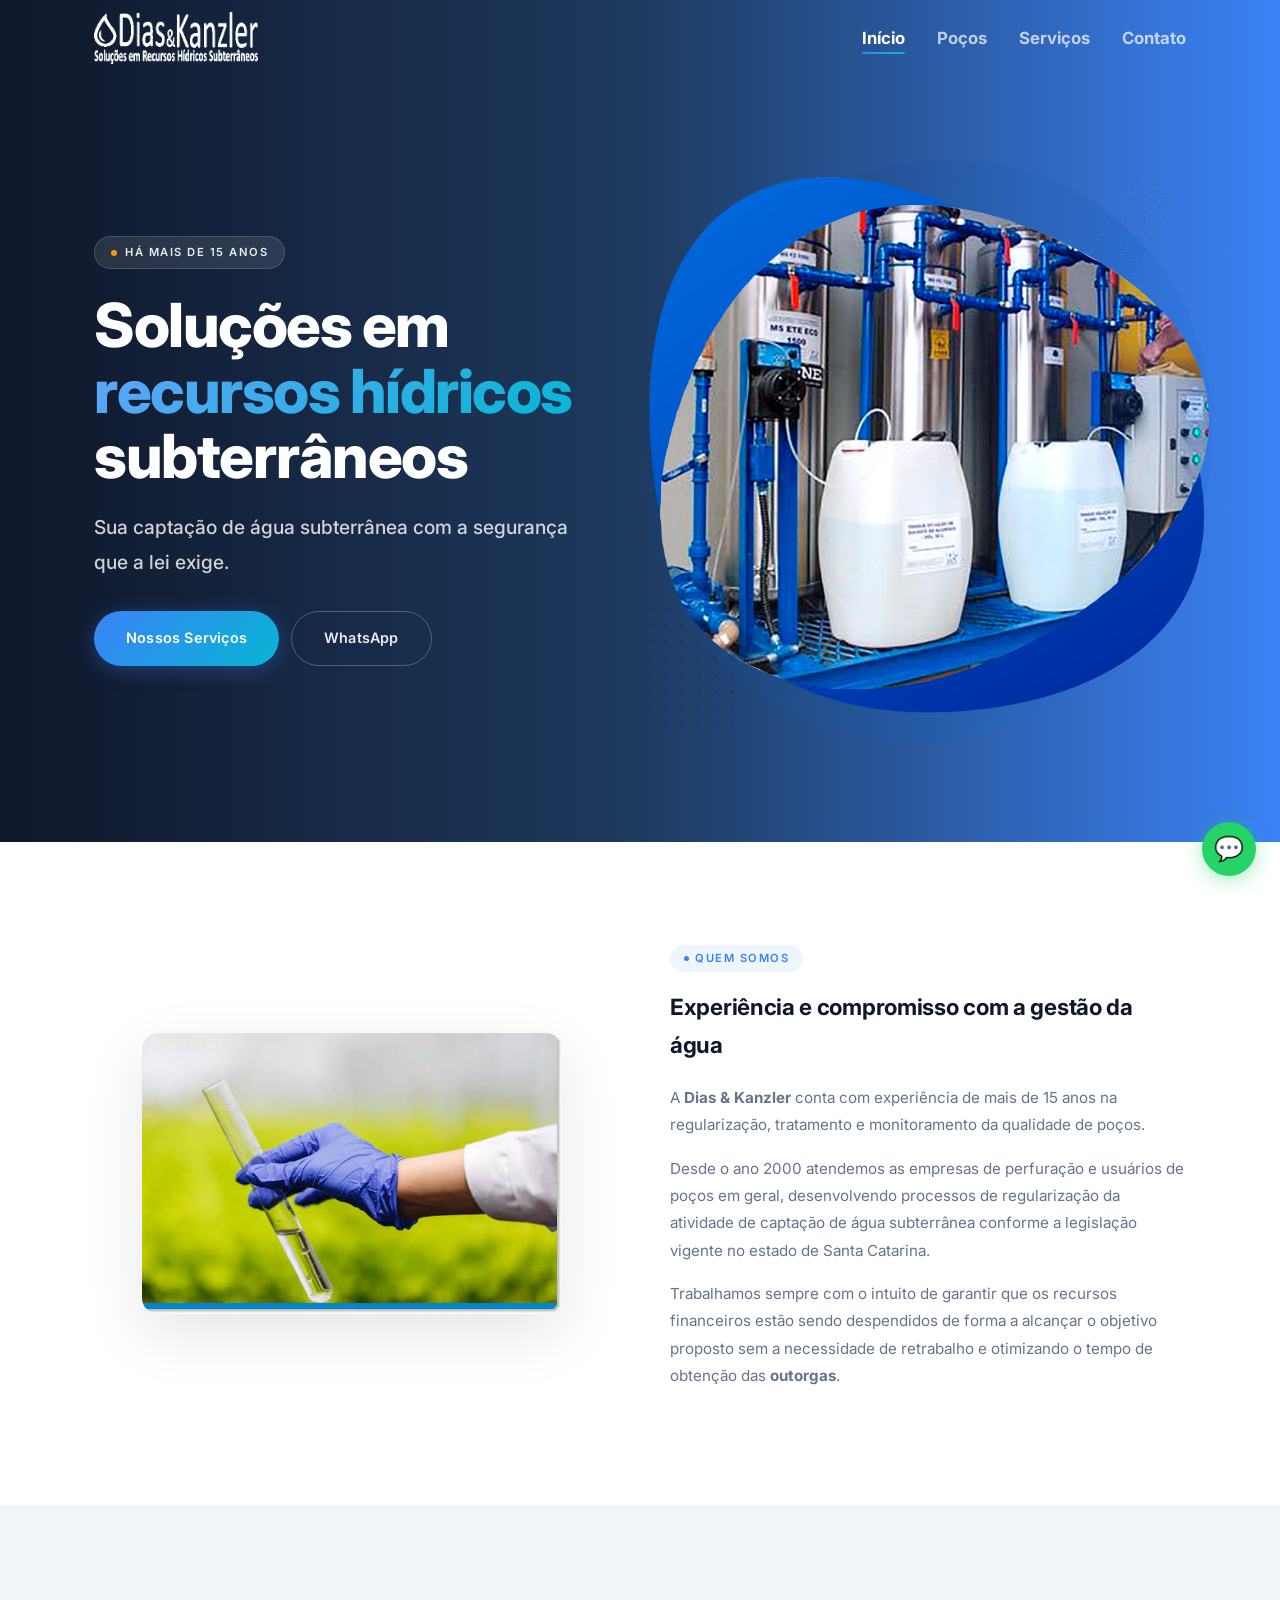
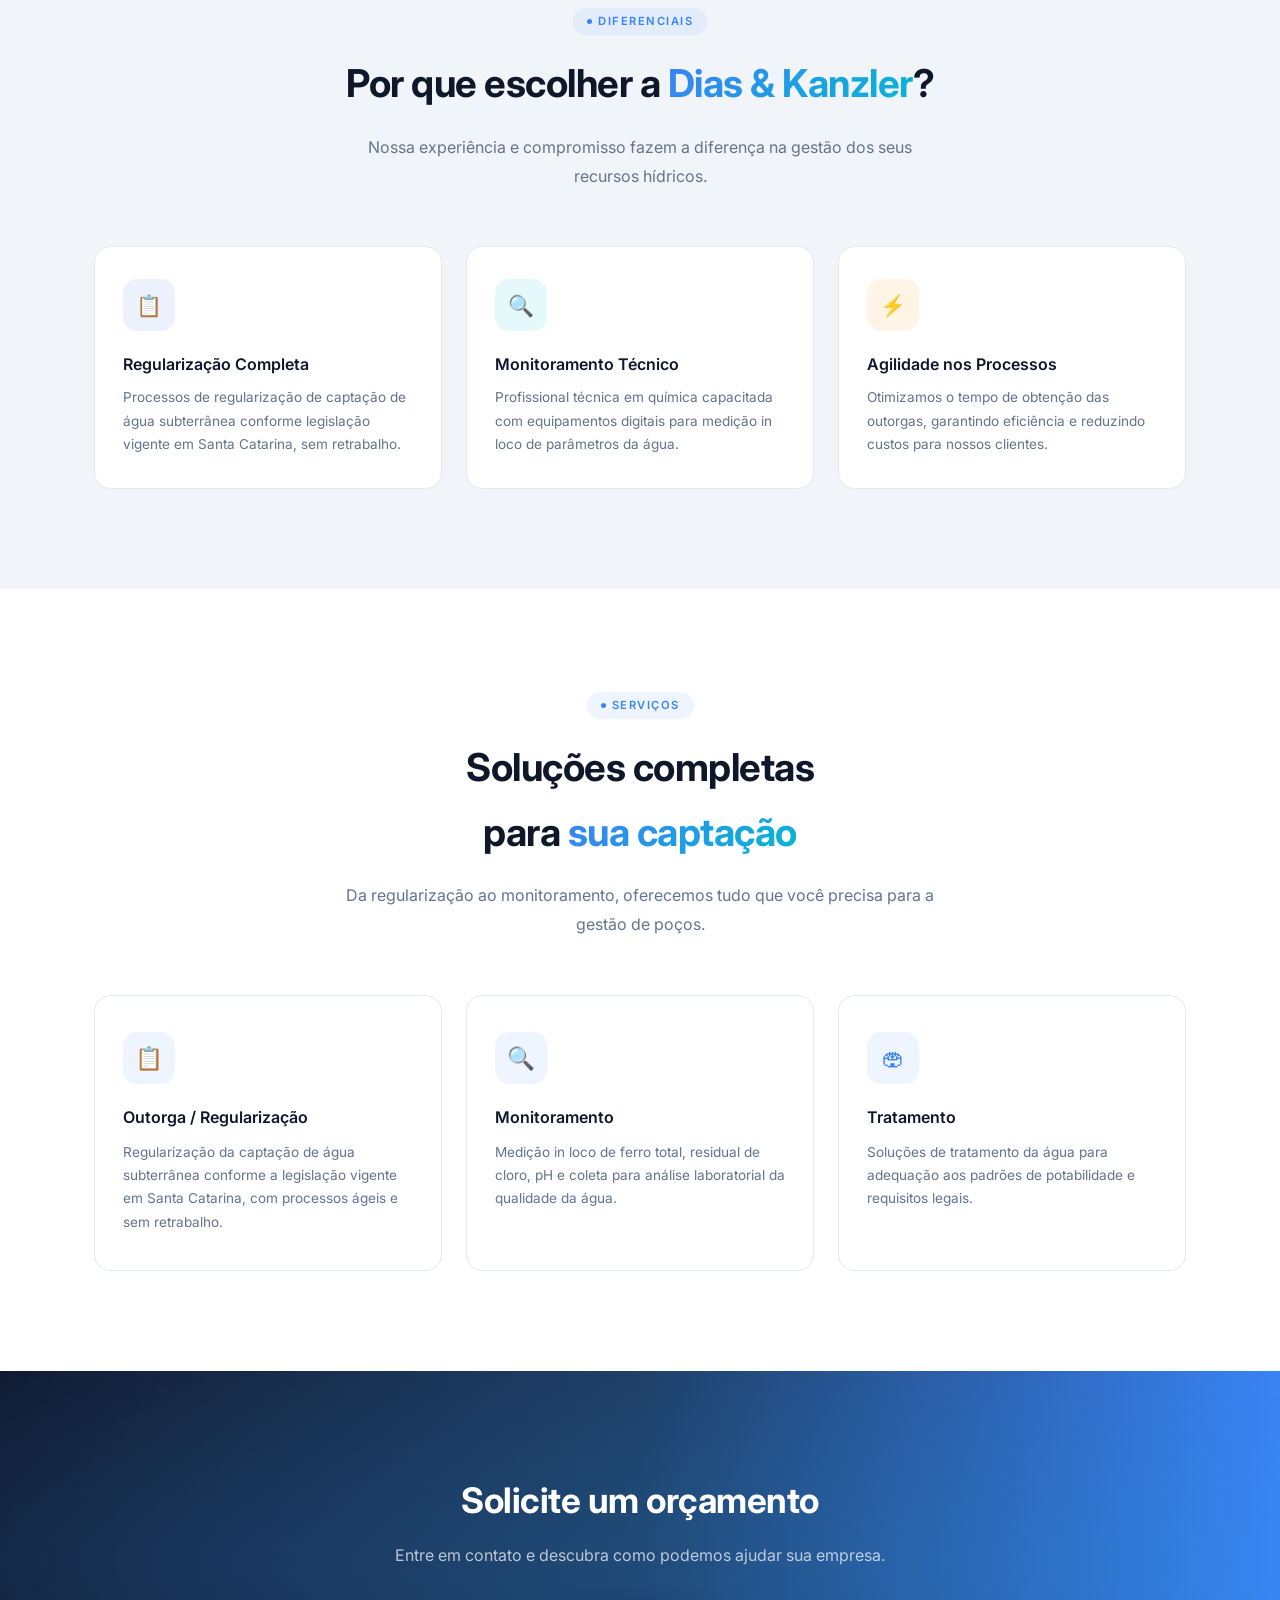
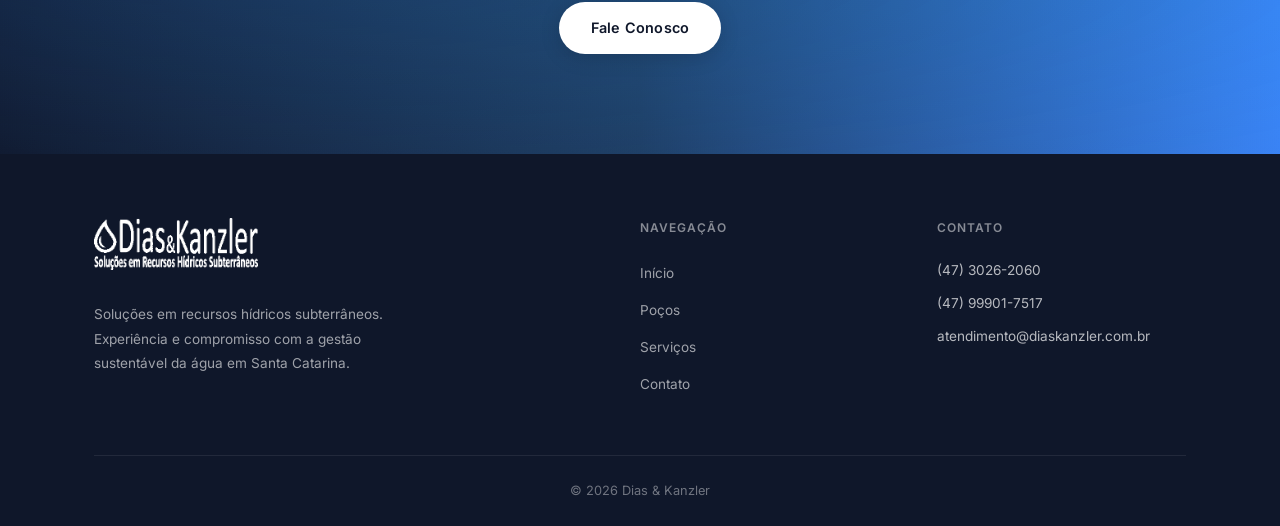
==== index.html @ cb7711e1 "Página de Testes Criação de página para mostrar ao Marcos" ====
<!DOCTYPE html>
<html lang="pt-BR">
<head>
  <meta charset="UTF-8">
  <meta name="viewport" content="width=device-width, initial-scale=1.0">
  <title>Dias e Kanzler — Soluções em Recursos Hídricos Subterrâneos</title>
  <meta name="description" content="Experiência de mais de 15 anos na regularização, tratamento e monitoramento da qualidade de poços em Santa Catarina.">
  <link rel="preconnect" href="https://fonts.googleapis.com">
  <link rel="preconnect" href="https://fonts.gstatic.com" crossorigin>
  <link href="https://fonts.googleapis.com/css2?family=Inter:wght@300;400;500;600;700;800&display=swap" rel="stylesheet">
  <link rel="stylesheet" href="css/style.css">
</head>
<body>

  <header class="header">
    <div class="container">
          <a href="index.html" class="logo"><img src="img/logo.png" alt="Dias &amp; Kanzler"></a>
      <nav>
        <div class="menu-toggle">
          <span></span>
          <span></span>
          <span></span>
        </div>
        <div class="nav-overlay"></div>
        <ul class="nav-list">
          <li><a href="index.html" class="active">Início</a></li>
          <li><a href="pocos.html">Poços</a></li>
          <li><a href="servicos.html">Serviços</a></li>
          <li><a href="contato.html">Contato</a></li>
        </ul>
      </nav>
    </div>
  </header>

  <section class="hero">
    <div class="container">
      <div class="hero-content">
        <div class="hero-tag">Há mais de 15 anos</div>
        <h1>Soluções em <span>recursos hídricos</span> subterrâneos</h1>
        <p>Sua captação de água subterrânea com a segurança que a lei exige.</p>
        <div class="hero-buttons">
          <a href="servicos.html" class="btn btn-accent">Nossos Serviços</a>
          <a href="https://wa.me/5547999017517" target="_blank" class="btn btn-outline">WhatsApp</a>
        </div>
      </div>
      <div class="hero-visual">
        <img src="img/pocos.png" alt="Poços" style="max-width: 110%; height: auto;">
      </div>
    </div>
  </section>

  <section class="section">
    <div class="container">
      <div class="about-grid">
        <div class="about-visual fade-in-left">
          <img src="img/analise_agua.jpeg" alt="Análise da água" style="width: 100%; max-width: 420px; border-radius: var(--radius); box-shadow: var(--shadow-xl);">
        </div>
        <div class="about-content fade-in-right">
          <div class="section-tag">Quem Somos</div>
          <h3>Experiência e compromisso com a gestão da água</h3>
          <p>
            A <strong>Dias &amp; Kanzler</strong> conta com experiência de mais de 15 anos na regularização,
            tratamento e monitoramento da qualidade de poços.
          </p>
          <p>
            Desde o ano 2000 atendemos as empresas de perfuração e usuários de poços em geral,
            desenvolvendo processos de regularização da atividade de captação de água subterrânea
            conforme a legislação vigente no estado de Santa Catarina.
          </p>
          <p>
            Trabalhamos sempre com o intuito de garantir que os recursos financeiros estão sendo
            despendidos de forma a alcançar o objetivo proposto sem a necessidade de retrabalho
            e otimizando o tempo de obtenção das <strong>outorgas</strong>.
          </p>
        </div>
      </div>
    </div>
  </section>

  <section class="section section-alt">
    <div class="container">
      <div class="section-header centered fade-in">
        <div class="section-tag">Diferenciais</div>
        <h2>Por que escolher a <span style="white-space: nowrap;">Dias &amp; Kanzler</span>?</h2>
        <p>Nossa experiência e compromisso fazem a diferença na gestão dos seus recursos hídricos.</p>
      </div>
      <div class="diffs-grid stagger-children fade-in">
        <div class="diff-card">
          <div class="diff-icon blue">&#x1F4CB;</div>
          <h3>Regularização Completa</h3>
          <p>Processos de regularização de captação de água subterrânea conforme legislação vigente em Santa Catarina, sem retrabalho.</p>
        </div>
        <div class="diff-card">
          <div class="diff-icon cyan">&#x1F50D;</div>
          <h3>Monitoramento Técnico</h3>
          <p>Profissional técnica em química capacitada com equipamentos digitais para medição in loco de parâmetros da água.</p>
        </div>
        <div class="diff-card">
          <div class="diff-icon amber">&#x26A1;</div>
          <h3>Agilidade nos Processos</h3>
          <p>Otimizamos o tempo de obtenção das outorgas, garantindo eficiência e reduzindo custos para nossos clientes.</p>
        </div>
      </div>
    </div>
  </section>

  <section class="section">
    <div class="container">
      <div class="section-header centered fade-in">
        <div class="section-tag">Serviços</div>
        <h2>Soluções completas<br>para <span>sua captação</span></h2>
        <p>Da regularização ao monitoramento, oferecemos tudo que você precisa para a gestão de poços.</p>
      </div>
      <div class="services-grid stagger-children fade-in">
        <div class="service-card">
          <div class="service-card-icon">&#x1F4CB;</div>
          <h3>Outorga / Regularização</h3>
          <p>Regularização da captação de água subterrânea conforme a legislação vigente em Santa Catarina, com processos ágeis e sem retrabalho.</p>
        </div>
        <div class="service-card">
          <div class="service-card-icon">&#x1F50D;</div>
          <h3>Monitoramento</h3>
          <p>Medição in loco de ferro total, residual de cloro, pH e coleta para análise laboratorial da qualidade da água.</p>
        </div>
        <div class="service-card">
          <div class="service-card-icon">&#x1F3DF;</div>
          <h3>Tratamento</h3>
          <p>Soluções de tratamento da água para adequação aos padrões de potabilidade e requisitos legais.</p>
        </div>
      </div>
    </div>
  </section>

  <section class="cta-section">
    <div class="container fade-in">
      <h2>Solicite um orçamento</h2>
      <p>Entre em contato e descubra como podemos ajudar sua empresa.</p>
      <a href="contato.html" class="btn btn-primary">Fale Conosco</a>
    </div>
  </section>

  <footer class="footer">
    <div class="container">
      <div class="footer-grid">
        <div class="footer-about">
      <a href="index.html" class="logo"><img src="img/logo.png" alt="Dias &amp; Kanzler"></a>
          <p>Soluções em recursos hídricos subterrâneos. Experiência e compromisso com a gestão sustentável da água em Santa Catarina.</p>
        </div>
        <div>
          <h4>Navegação</h4>
          <ul class="footer-links">
            <li><a href="index.html">Início</a></li>
            <li><a href="pocos.html">Poços</a></li>
            <li><a href="servicos.html">Serviços</a></li>
            <li><a href="contato.html">Contato</a></li>
          </ul>
        </div>
        <div>
          <h4>Contato</h4>
          <div class="footer-contact-item">(47) 3026-2060</div>
          <div class="footer-contact-item">(47) 99901-7517</div>
          <div class="footer-contact-item">atendimento@diaskanzler.com.br</div>
        </div>
      </div>
      <div class="footer-bottom">
        <span>&copy; 2026 Dias &amp; Kanzler</span>
      </div>
    </div>
  </footer>

  <a href="https://wa.me/5547999017517" target="_blank" class="whatsapp-float" aria-label="WhatsApp">&#x1F4AC;</a>

  <script src="js/main.js"></script>
</body>
</html>
---- css/style.css ----
:root {
  --primary: #0f172a;
  --primary-light: #1e293b;
  --primary-lighter: #334155;
  --accent: #3b82f6;
  --accent-dark: #1d4ed8;
  --accent-2: #06b6d4;
  --accent-3: #f59e0b;
  --gradient: linear-gradient(90deg, #0f172a, #1e3a5f, #3b82f6);
  --gradient-accent: linear-gradient(135deg, #3b82f6, #06b6d4);
  --gradient-warm: linear-gradient(135deg, #f59e0b, #f97316);
  --bg: #ffffff;
  --bg-alt: #f1f5f9;
  --bg-card: #ffffff;
  --text: #0f172a;
  --text-light: #64748b;
  --text-lighter: #94a3b8;
  --border: #e2e8f0;
  --border-light: #f1f5f9;
  --shadow: 0 1px 3px rgba(0,0,0,0.06), 0 1px 2px rgba(0,0,0,0.04);
  --shadow-md: 0 4px 6px rgba(0,0,0,0.05), 0 10px 15px rgba(0,0,0,0.05);
  --shadow-lg: 0 10px 40px rgba(0,0,0,0.08), 0 20px 60px rgba(0,0,0,0.04);
  --shadow-xl: 0 20px 60px rgba(0,0,0,0.1);
  --radius: 16px;
  --radius-sm: 8px;
  --radius-xs: 4px;
  --font: 'Inter', -apple-system, sans-serif;
  --transition: 0.3s cubic-bezier(0.4, 0, 0.2, 1);
  --transition-slow: 0.5s cubic-bezier(0.4, 0, 0.2, 1);
}

*, *::before, *::after { margin: 0; padding: 0; box-sizing: border-box; }

html { scroll-behavior: smooth; }

body {
  font-family: var(--font);
  color: var(--text);
  line-height: 1.7;
  background: var(--bg);
  -webkit-font-smoothing: antialiased;
  overflow-x: hidden;
}

a { text-decoration: none; color: inherit; transition: color 0.2s; }
ul { list-style: none; }
img { max-width: 100%; height: auto; display: block; }

.container { max-width: 1140px; margin: 0 auto; padding: 0 24px; }

::selection { background: var(--accent); color: #fff; }

/* ===== HEADER ===== */
.header {
  position: fixed;
  top: 0;
  left: 0;
  width: 100%;
  z-index: 100;
  background: var(--gradient);
  transition: var(--transition);
}

.header.scrolled {
  background: rgba(255, 255, 255, 0.85);
  backdrop-filter: blur(16px);
  -webkit-backdrop-filter: blur(16px);
  border-bottom: 1px solid var(--border);
}

.header .container {
  display: flex;
  align-items: center;
  justify-content: space-between;
  height: 76px;
}

.logo {
  display: flex;
  align-items: center;
  transition: var(--transition);
}

.logo img { height: 52px; display: block; transition: var(--transition); }

.header:not(.scrolled) .logo img {
  filter: brightness(0) invert(1);
}

.nav-list { display: flex; gap: 32px; }

.nav-list a {
  font-size: 1.05rem;
  font-weight: 700;
  color: rgba(255, 255, 255, 0.7);
  transition: color 0.2s;
  padding: 4px 0;
  position: relative;
}

.header.scrolled .nav-list a { color: var(--text-light); }

.nav-list a::after {
  content: '';
  position: absolute;
  bottom: -2px;
  left: 0;
  width: 0;
  height: 2px;
  background: var(--gradient-accent);
  border-radius: 2px;
  transition: width 0.3s;
}

.nav-list a:hover,
.nav-list a.active { color: #fff; }

.header.scrolled .nav-list a:hover,
.header.scrolled .nav-list a.active { color: var(--text); }

.nav-list a:hover::after,
.nav-list a.active::after { width: 100%; }

.menu-toggle {
  display: none;
  flex-direction: column;
  gap: 5px;
  cursor: pointer;
  padding: 4px;
  z-index: 101;
}

.menu-toggle span {
  display: block;
  width: 22px;
  height: 2px;
  background: #fff;
  border-radius: 2px;
  transition: var(--transition);
}

.header.scrolled .menu-toggle span { background: var(--text); }

.menu-toggle.active span:nth-child(1) { transform: rotate(45deg) translate(5px, 5px); }
.menu-toggle.active span:nth-child(2) { opacity: 0; }
.menu-toggle.active span:nth-child(3) { transform: rotate(-45deg) translate(5px, -5px); }

/* ===== HERO ===== */
.hero {
  padding: 160px 0 100px;
  background: var(--gradient);
  position: relative;
  overflow: hidden;
}

.hero .container {
  display: grid;
  grid-template-columns: 1fr 1fr;
  gap: 64px;
  align-items: center;
  position: relative;
  z-index: 1;
}

.hero-content { max-width: 540px; }

.hero-tag {
  display: inline-flex;
  align-items: center;
  gap: 8px;
  padding: 6px 16px;
  background: rgba(255, 255, 255, 0.1);
  backdrop-filter: blur(10px);
  border: 1px solid rgba(255, 255, 255, 0.15);
  border-radius: 50px;
  font-size: 0.7rem;
  font-weight: 600;
  color: rgba(255, 255, 255, 0.9);
  letter-spacing: 1.5px;
  text-transform: uppercase;
  margin-bottom: 24px;
}

.hero-tag::before {
  content: '';
  width: 6px;
  height: 6px;
  background: var(--accent-3);
  border-radius: 50%;
  animation: pulse-dot 2s infinite;
}

@keyframes pulse-dot {
  0%, 100% { opacity: 1; }
  50% { opacity: 0.4; }
}

.hero h1 {
  font-size: clamp(2.4rem, 5vw, 3.8rem);
  font-weight: 800;
  line-height: 1.08;
  letter-spacing: -1.5px;
  margin-bottom: 20px;
  color: #fff;
}

.hero h1 span {
  background: linear-gradient(135deg, #60a5fa, #06b6d4);
  -webkit-background-clip: text;
  -webkit-text-fill-color: transparent;
  background-clip: text;
}

.hero p {
  font-size: 1.2rem;
  color: rgba(255, 255, 255, 0.8);
  line-height: 1.8;
  margin-bottom: 32px;
  max-width: 480px;
  font-weight: 500;
}

.hero-buttons {
  display: flex;
  gap: 12px;
  flex-wrap: wrap;
}

.hero-visual {
  display: flex;
  justify-content: center;
  align-items: center;
}

.hero-visual-inner {
  width: 100%;
  max-width: 400px;
  aspect-ratio: 1;
  border-radius: 50%;
  background: rgba(255, 255, 255, 0.05);
  border: 1px solid rgba(255, 255, 255, 0.1);
  display: flex;
  align-items: center;
  justify-content: center;
  font-size: 6rem;
  position: relative;
}

.hero-visual-inner::before {
  content: '';
  position: absolute;
  inset: -20px;
  border-radius: 50%;
  border: 1px solid rgba(255, 255, 255, 0.05);
  animation: spin 20s linear infinite;
}

@keyframes spin {
  to { transform: rotate(360deg); }
}

.hero-visual-inner::after {
  content: '';
  position: absolute;
  inset: 20px;
  border-radius: 50%;
  border: 1px solid rgba(255, 255, 255, 0.05);
  animation: spin 15s linear infinite reverse;
}

/* ===== BUTTONS ===== */
.btn {
  display: inline-flex;
  align-items: center;
  gap: 8px;
  padding: 14px 32px;
  font-size: 0.9rem;
  font-weight: 600;
  font-family: var(--font);
  cursor: pointer;
  border: none;
  border-radius: 50px;
  transition: var(--transition);
  letter-spacing: 0.2px;
}

.btn-primary {
  background: var(--bg);
  color: var(--text);
  box-shadow: var(--shadow-md);
}

.btn-primary:hover {
  transform: translateY(-2px);
  box-shadow: var(--shadow-lg);
}

.btn-accent {
  background: var(--gradient-accent);
  color: #fff;
  box-shadow: 0 4px 20px rgba(59, 130, 246, 0.35);
}

.btn-accent:hover {
  transform: translateY(-2px);
  box-shadow: 0 8px 30px rgba(59, 130, 246, 0.45);
}

.btn-outline {
  background: transparent;
  color: rgba(255, 255, 255, 0.9);
  border: 1.5px solid rgba(255, 255, 255, 0.25);
}

.btn-outline:hover {
  border-color: rgba(255, 255, 255, 0.5);
  background: rgba(255, 255, 255, 0.05);
  transform: translateY(-2px);
}

.btn-whatsapp {
  background: #25d366;
  color: #fff;
  box-shadow: 0 4px 20px rgba(37, 211, 102, 0.3);
}

.btn-whatsapp:hover {
  background: #1ebe5d;
  transform: translateY(-2px);
  box-shadow: 0 8px 30px rgba(37, 211, 102, 0.4);
}

.btn-sm {
  padding: 10px 24px;
  font-size: 0.8rem;
}

/* ===== SECTION ===== */
.section {
  padding: 100px 0;
  position: relative;
}

.section-alt {
  background: var(--bg-alt);
}

.section-header {
  margin-bottom: 56px;
  max-width: 600px;
}

.section-header.centered {
  text-align: center;
  margin-left: auto;
  margin-right: auto;
}

.section-tag {
  display: inline-flex;
  align-items: center;
  gap: 6px;
  padding: 4px 14px;
  background: rgba(59, 130, 246, 0.08);
  border-radius: 50px;
  font-size: 0.7rem;
  font-weight: 600;
  color: var(--accent);
  letter-spacing: 1.5px;
  text-transform: uppercase;
  margin-bottom: 16px;
}

.section-tag::before {
  content: '';
  width: 5px;
  height: 5px;
  background: var(--accent);
  border-radius: 50%;
}

.section h2 {
  font-size: clamp(1.6rem, 3vw, 2.4rem);
  font-weight: 700;
  letter-spacing: -0.5px;
  margin-bottom: 16px;
  color: var(--text);
}

.section h2 span {
  background: var(--gradient-accent);
  -webkit-background-clip: text;
  -webkit-text-fill-color: transparent;
  background-clip: text;
}

.section-header p {
  color: var(--text-light);
  font-size: 1rem;
  line-height: 1.8;
}

/* ===== ABOUT ===== */
.about-grid {
  display: grid;
  grid-template-columns: 1fr 1fr;
  gap: 60px;
  align-items: center;
}

.about-content h3 {
  font-size: 1.4rem;
  font-weight: 700;
  margin-bottom: 20px;
  letter-spacing: -0.3px;
}

.about-content p {
  color: var(--text-light);
  font-size: 0.95rem;
  margin-bottom: 16px;
  line-height: 1.8;
}

.about-visual {
  display: flex;
  justify-content: center;
  align-items: center;
}

.about-card-visual {
  background: var(--gradient);
  border-radius: var(--radius);
  padding: 48px;
  color: #fff;
  text-align: center;
  width: 100%;
  max-width: 400px;
  box-shadow: var(--shadow-xl);
  position: relative;
  overflow: hidden;
}

.about-card-visual::before {
  content: '';
  position: absolute;
  inset: 0;
  background: radial-gradient(ellipse at 30% 50%, rgba(59, 130, 246, 0.2), transparent);
}

.about-card-visual .icon {
  font-size: 4rem;
  margin-bottom: 16px;
  position: relative;
}

.about-card-visual h4 {
  font-size: 1.1rem;
  font-weight: 600;
  margin-bottom: 8px;
  position: relative;
}

.about-card-visual p {
  font-size: 0.85rem;
  opacity: 0.75;
  position: relative;
}

/* ===== STATS ===== */
.stats-row {
  display: grid;
  grid-template-columns: repeat(3, 1fr);
  gap: 24px;
  margin-top: 48px;
}

.stat-card {
  background: var(--bg-card);
  border: 1px solid var(--border);
  border-radius: var(--radius);
  padding: 32px 24px;
  text-align: center;
  transition: var(--transition);
  position: relative;
  overflow: hidden;
}

.stat-card::before {
  content: '';
  position: absolute;
  top: 0;
  left: 0;
  right: 0;
  height: 3px;
  background: var(--gradient-accent);
  transform: scaleX(0);
  transform-origin: left;
  transition: transform 0.4s;
}

.stat-card:hover::before { transform: scaleX(1); }

.stat-card:hover {
  transform: translateY(-4px);
  box-shadow: var(--shadow-lg);
  border-color: transparent;
}

.stat-icon {
  font-size: 1.5rem;
  margin-bottom: 12px;
}

.stat-number {
  font-size: 2.4rem;
  font-weight: 800;
  color: var(--text);
  display: block;
  letter-spacing: -1px;
}

.stat-label {
  font-size: 0.85rem;
  color: var(--text-light);
  margin-top: 4px;
  display: block;
  font-weight: 500;
}

/* ===== DIFFERENTIALS ===== */
.diffs-grid {
  display: grid;
  grid-template-columns: repeat(3, 1fr);
  gap: 24px;
}

.diff-card {
  background: var(--bg-card);
  border: 1px solid var(--border);
  border-radius: var(--radius);
  padding: 32px 28px;
  transition: var(--transition);
  position: relative;
}

.diff-card:hover {
  transform: translateY(-6px);
  box-shadow: var(--shadow-xl);
  border-color: transparent;
}

.diff-icon {
  width: 52px;
  height: 52px;
  border-radius: 14px;
  display: flex;
  align-items: center;
  justify-content: center;
  font-size: 1.3rem;
  margin-bottom: 20px;
}

.diff-icon.blue { background: rgba(59, 130, 246, 0.1); color: var(--accent); }
.diff-icon.cyan { background: rgba(6, 182, 212, 0.1); color: var(--accent-2); }
.diff-icon.amber { background: rgba(245, 158, 11, 0.1); color: var(--accent-3); }
.diff-icon.green { background: rgba(34, 197, 94, 0.1); color: #22c55e; }

.diff-card h3 {
  font-size: 1rem;
  font-weight: 600;
  margin-bottom: 8px;
}

.diff-card p {
  font-size: 0.85rem;
  color: var(--text-light);
  line-height: 1.7;
}

/* ===== SERVICES GRID ===== */
.services-grid {
  display: grid;
  grid-template-columns: repeat(3, 1fr);
  gap: 24px;
}

.service-card {
  background: var(--bg-card);
  border: 1px solid var(--border);
  border-radius: var(--radius);
  padding: 36px 28px;
  transition: var(--transition);
  position: relative;
  overflow: hidden;
}

.service-card::before {
  content: '';
  position: absolute;
  top: 0;
  left: 0;
  width: 100%;
  height: 100%;
  background: linear-gradient(135deg, rgba(59, 130, 246, 0.02), transparent);
  opacity: 0;
  transition: opacity 0.4s;
}

.service-card:hover::before { opacity: 1; }

.service-card:hover {
  transform: translateY(-6px);
  box-shadow: var(--shadow-xl);
  border-color: transparent;
}

.service-card-icon {
  width: 52px;
  height: 52px;
  border-radius: 14px;
  background: rgba(59, 130, 246, 0.08);
  display: flex;
  align-items: center;
  justify-content: center;
  font-size: 1.4rem;
  color: var(--accent);
  margin-bottom: 20px;
  transition: var(--transition);
}

.service-card:hover .service-card-icon {
  background: var(--gradient-accent);
  color: #fff;
}

.service-card h3 {
  font-size: 1rem;
  font-weight: 600;
  margin-bottom: 10px;
  position: relative;
}

.service-card p {
  font-size: 0.85rem;
  color: var(--text-light);
  line-height: 1.7;
  position: relative;
}

/* ===== CTA ===== */
.cta-section {
  padding: 100px 0;
  background: var(--gradient);
  text-align: center;
  position: relative;
  overflow: hidden;
}

.cta-section::before {
  content: '';
  position: absolute;
  inset: 0;
  background:
    radial-gradient(ellipse at 20% 50%, rgba(59, 130, 246, 0.15), transparent),
    radial-gradient(ellipse at 80% 50%, rgba(6, 182, 212, 0.1), transparent);
}

.cta-section .container {
  position: relative;
  z-index: 1;
}

.cta-section h2 {
  font-size: clamp(1.6rem, 3vw, 2.2rem);
  font-weight: 700;
  color: #fff;
  margin-bottom: 12px;
  letter-spacing: -0.5px;
}

.cta-section p {
  color: rgba(255, 255, 255, 0.7);
  font-size: 1rem;
  margin-bottom: 32px;
}

.cta-section .btn-primary {
  background: #fff;
  color: var(--text);
  box-shadow: 0 4px 20px rgba(0, 0, 0, 0.15);
}

.cta-section .btn-primary:hover {
  transform: translateY(-2px);
  box-shadow: 0 8px 30px rgba(0, 0, 0, 0.2);
}

/* ===== PAGE HERO ===== */
.page-hero {
  padding: 140px 0 60px;
  background: var(--gradient);
  position: relative;
  overflow: hidden;
}

.page-hero .container { position: relative; z-index: 1; }

.page-hero h1 {
  font-size: clamp(2rem, 3.5vw, 2.8rem);
  font-weight: 800;
  color: #fff;
  letter-spacing: -1px;
  margin-bottom: 8px;
}

.page-hero p {
  color: rgba(255, 255, 255, 0.7);
  font-size: 1.05rem;
}

/* ===== PAGE CONTENT ===== */
.page-content { max-width: 800px; }

.page-content h3 {
  font-size: 1.3rem;
  font-weight: 700;
  margin-top: 48px;
  margin-bottom: 16px;
  letter-spacing: -0.3px;
}

.page-content h4 {
  font-size: 1.05rem;
  font-weight: 600;
  margin-top: 36px;
  margin-bottom: 12px;
}

.page-content p {
  color: var(--text-light);
  font-size: 0.95rem;
  margin-bottom: 16px;
  line-height: 1.8;
}

.page-content b, .page-content strong {
  color: var(--text);
  font-weight: 600;
}

/* ===== GALLERY ===== */
.gallery-grid {
  display: grid;
  grid-template-columns: repeat(auto-fill, minmax(180px, 1fr));
  gap: 12px;
  margin: 32px 0;
}

.gallery-item {
  display: block;
  border-radius: var(--radius-sm);
  overflow: hidden;
  border: 1px solid var(--border);
  transition: var(--transition);
  position: relative;
}

.gallery-item::after {
  content: '+';
  position: absolute;
  inset: 0;
  background: rgba(15, 23, 42, 0.6);
  display: flex;
  align-items: center;
  justify-content: center;
  font-size: 2rem;
  color: #fff;
  opacity: 0;
  transition: opacity 0.3s;
}

.gallery-item:hover::after { opacity: 1; }

.gallery-item:hover {
  transform: scale(1.02);
  box-shadow: var(--shadow-md);
}

.gallery-item img {
  width: 100%;
  aspect-ratio: 1;
  object-fit: cover;
}

.gallery-item.portrait img { aspect-ratio: 2/3; }

/* ===== TABS ===== */
.tabs { margin-top: -30px; }

.tabs-nav {
  display: flex;
  gap: 4px;
  flex-wrap: wrap;
  background: var(--bg-alt);
  padding: 4px;
  border-radius: var(--radius);
  margin-bottom: 40px;
}

.tab-btn {
  flex: 1;
  padding: 12px 20px;
  font-size: 0.8rem;
  font-weight: 600;
  font-family: var(--font);
  background: transparent;
  border: none;
  border-radius: var(--radius-sm);
  color: var(--text-light);
  cursor: pointer;
  transition: var(--transition);
  letter-spacing: 0.3px;
  white-space: nowrap;
  min-width: 0;
}

.tab-btn:hover { color: var(--text); }

.tab-btn.active {
  background: var(--bg);
  color: var(--text);
  box-shadow: var(--shadow);
}

.tab-panel { display: none; }

.tab-panel.active { display: block; }

.tab-panel-inner { padding: 0 0 24px; }

.tab-panel-inner h4 {
  font-size: 1.1rem;
  font-weight: 600;
  margin-top: 32px;
  margin-bottom: 12px;
}

.tab-panel-inner p {
  color: var(--text-light);
  font-size: 0.95rem;
  line-height: 1.8;
  margin-bottom: 16px;
}

.tab-panel-inner b { color: var(--text); }

/* ===== LEGISLATION ===== */
.legislation-list {
  list-style: none;
  margin-top: 20px;
}

.legislation-list li {
  padding: 14px 16px;
  border-bottom: 1px solid var(--border);
  transition: background 0.2s;
}

.legislation-list li:hover { background: var(--bg-alt); }

.legislation-list li:last-child { border-bottom: none; }

.legislation-list a {
  color: var(--accent);
  font-size: 0.9rem;
  font-weight: 500;
  display: flex;
  align-items: center;
  gap: 8px;
  transition: color 0.2s;
}

.legislation-list a::before {
  content: 'PDF';
  font-size: 0.6rem;
  font-weight: 700;
  padding: 2px 6px;
  background: rgba(59, 130, 246, 0.1);
  border-radius: 4px;
  color: var(--accent);
  letter-spacing: 0.5px;
}

.legislation-list a:hover { color: var(--text); }

/* ===== CONTACT ===== */
.contact-grid {
  display: grid;
  grid-template-columns: 1fr 1fr;
  gap: 48px;
  align-items: start;
}

.contact-form-card {
  background: var(--bg-card);
  border: 1px solid var(--border);
  border-radius: var(--radius);
  padding: 40px;
  box-shadow: var(--shadow);
}

.contact-form-card h3 {
  font-size: 1.2rem;
  font-weight: 700;
  margin-bottom: 28px;
}

.form-group { margin-bottom: 20px; }

.form-group label {
  display: block;
  font-size: 0.75rem;
  font-weight: 600;
  text-transform: uppercase;
  letter-spacing: 0.5px;
  color: var(--text-light);
  margin-bottom: 6px;
}

.form-group input,
.form-group textarea,
.form-group select {
  width: 100%;
  padding: 12px 16px;
  border: 1.5px solid var(--border);
  border-radius: var(--radius-sm);
  font-family: var(--font);
  font-size: 0.9rem;
  color: var(--text);
  transition: var(--transition);
  background: var(--bg);
}

.form-group input:focus,
.form-group textarea:focus,
.form-group select:focus {
  outline: none;
  border-color: var(--accent);
  box-shadow: 0 0 0 4px rgba(59, 130, 246, 0.08);
}

.form-group textarea { resize: vertical; min-height: 120px; }

.form-row { display: grid; grid-template-columns: 1fr 1fr; gap: 16px; }

.contact-cards { display: flex; flex-direction: column; gap: 16px; }

.contact-card {
  background: var(--bg-card);
  border: 1px solid var(--border);
  border-radius: var(--radius);
  padding: 24px;
  transition: var(--transition);
  display: flex;
  align-items: flex-start;
  gap: 16px;
}

.contact-card:hover {
  border-color: var(--accent);
  box-shadow: var(--shadow-md);
  transform: translateX(4px);
}

.contact-card-icon {
  width: 44px;
  height: 44px;
  background: rgba(59, 130, 246, 0.08);
  border-radius: 12px;
  display: flex;
  align-items: center;
  justify-content: center;
  font-size: 1.1rem;
  color: var(--accent);
  flex-shrink: 0;
}

.contact-card h4 {
  font-size: 0.75rem;
  font-weight: 600;
  text-transform: uppercase;
  letter-spacing: 0.5px;
  color: var(--text-light);
  margin-bottom: 2px;
}

.contact-card .value {
  font-size: 0.95rem;
  color: var(--text);
  font-weight: 500;
}

.contact-card a { color: var(--accent); }
.contact-card a:hover { text-decoration: underline; }

.map-wrapper {
  margin-top: 48px;
  height: 350px;
  border-radius: var(--radius);
  overflow: hidden;
  border: 1px solid var(--border);
  box-shadow: var(--shadow);
}

.map-wrapper iframe { width: 100%; height: 100%; border: 0; }

/* ===== FOOTER ===== */
.footer {
  padding: 64px 0 0;
  background: var(--primary);
  color: rgba(255, 255, 255, 0.6);
}

.footer-grid {
  display: grid;
  grid-template-columns: 2fr 1fr 1fr;
  gap: 48px;
  padding-bottom: 48px;
}

.footer .logo { display: inline-block; margin-bottom: 24px; }
.footer .logo img { filter: brightness(0) invert(1); }

.footer-about p {
  font-size: 0.85rem;
  line-height: 1.8;
  max-width: 340px;
}

.footer h4 {
  font-size: 0.75rem;
  font-weight: 600;
  text-transform: uppercase;
  letter-spacing: 1px;
  color: rgba(255, 255, 255, 0.5);
  margin-bottom: 20px;
}

.footer-links li { margin-bottom: 10px; }

.footer-links a {
  font-size: 0.85rem;
  color: rgba(255, 255, 255, 0.6);
  transition: color 0.2s;
}

.footer-links a:hover { color: #fff; }

.footer-contact-item {
  font-size: 0.85rem;
  color: rgba(255, 255, 255, 0.7);
  margin-bottom: 10px;
}

.footer-bottom {
  padding: 24px 0;
  display: flex;
  justify-content: center;
  align-items: center;
  flex-wrap: wrap;
  gap: 12px;
  font-size: 0.8rem;
  color: rgba(255, 255, 255, 0.4);
  border-top: 1px solid rgba(255, 255, 255, 0.08);
}

/* ===== WHATSAPP FLOAT ===== */
.whatsapp-float {
  position: fixed;
  bottom: 24px;
  right: 24px;
  width: 54px;
  height: 54px;
  background: #25d366;
  color: #fff;
  border-radius: 50%;
  display: flex;
  align-items: center;
  justify-content: center;
  font-size: 1.5rem;
  box-shadow: 0 4px 20px rgba(37, 211, 102, 0.4);
  z-index: 99;
  transition: var(--transition);
  animation: pulse-whatsapp 2s infinite;
}

.whatsapp-float:hover {
  transform: scale(1.1) rotate(-5deg);
  box-shadow: 0 8px 30px rgba(37, 211, 102, 0.5);
}

@keyframes pulse-whatsapp {
  0%, 100% { box-shadow: 0 4px 20px rgba(37, 211, 102, 0.4); }
  50% { box-shadow: 0 4px 30px rgba(37, 211, 102, 0.7); }
}

/* ===== BACK TO TOP ===== */
.back-to-top {
  position: fixed;
  bottom: 88px;
  right: 24px;
  width: 44px;
  height: 44px;
  background: var(--bg);
  border: 1px solid var(--border);
  border-radius: 50%;
  display: flex;
  align-items: center;
  justify-content: center;
  font-size: 1.2rem;
  color: var(--text-light);
  cursor: pointer;
  z-index: 98;
  opacity: 0;
  pointer-events: none;
  transition: var(--transition);
  box-shadow: var(--shadow);
}

.back-to-top.visible {
  opacity: 1;
  pointer-events: all;
}

.back-to-top:hover {
  transform: translateY(-3px);
  box-shadow: var(--shadow-md);
  color: var(--text);
}

/* ===== ANIMATIONS ===== */
.fade-in {
  opacity: 0;
  transform: translateY(30px);
  transition: opacity 0.6s ease, transform 0.6s ease;
}

.fade-in.visible {
  opacity: 1;
  transform: translateY(0);
}

.fade-in-left {
  opacity: 0;
  transform: translateX(-40px);
  transition: opacity 0.6s ease, transform 0.6s ease;
}

.fade-in-left.visible {
  opacity: 1;
  transform: translateX(0);
}

.fade-in-right {
  opacity: 0;
  transform: translateX(40px);
  transition: opacity 0.6s ease, transform 0.6s ease;
}

.fade-in-right.visible {
  opacity: 1;
  transform: translateX(0);
}

/* Stagger children */
.stagger-children > * {
  opacity: 0;
  transform: translateY(20px);
  transition: opacity 0.5s ease, transform 0.5s ease;
}

.stagger-children.visible > *:nth-child(1) { transition-delay: 0s; opacity: 1; transform: translateY(0); }
.stagger-children.visible > *:nth-child(2) { transition-delay: 0.1s; opacity: 1; transform: translateY(0); }
.stagger-children.visible > *:nth-child(3) { transition-delay: 0.2s; opacity: 1; transform: translateY(0); }
.stagger-children.visible > *:nth-child(4) { transition-delay: 0.3s; opacity: 1; transform: translateY(0); }
.stagger-children.visible > *:nth-child(5) { transition-delay: 0.4s; opacity: 1; transform: translateY(0); }
.stagger-children.visible > *:nth-child(6) { transition-delay: 0.5s; opacity: 1; transform: translateY(0); }

/* ===== RESPONSIVE ===== */
@media (max-width: 900px) {
  .hero .container {
    grid-template-columns: 1fr;
    gap: 40px;
  }

  .hero-content { max-width: 100%; }
  .hero-visual { display: none; }

  .about-grid { grid-template-columns: 1fr; gap: 40px; }

  .contact-grid { grid-template-columns: 1fr; }
  .contact-form-card { padding: 28px; }

  .footer-grid { grid-template-columns: 1fr 1fr; }
}

@media (max-width: 768px) {
  .nav-list {
    position: fixed;
    top: 0;
    right: -100%;
    width: 280px;
    height: 100vh;
    background: var(--bg);
    flex-direction: column;
    padding: 88px 32px 32px;
    gap: 20px;
    box-shadow: -8px 0 32px rgba(0, 0, 0, 0.08);
    transition: right 0.3s;
    z-index: 100;
    border-left: 1px solid var(--border);
  }

  .nav-list.active { right: 0; }

  .nav-list a { font-size: 1rem; color: var(--text); }

  .nav-list a:hover,
  .nav-list a.active { color: var(--accent); }

  .nav-overlay {
    position: fixed;
    inset: 0;
    background: rgba(15, 23, 42, 0.3);
    z-index: 99;
    opacity: 0;
    pointer-events: none;
    transition: opacity 0.3s;
  }

  .nav-overlay.active { opacity: 1; pointer-events: all; }

  .menu-toggle { display: flex; }

  .section { padding: 72px 0; }

  .page-hero { padding: 120px 0 40px; }

  .stats-row { grid-template-columns: 1fr; gap: 16px; }

  .form-row { grid-template-columns: 1fr; }

  .footer-grid { grid-template-columns: 1fr; gap: 32px; }

  .footer-bottom { flex-direction: column; text-align: center; }

  .services-grid { grid-template-columns: 1fr; }
  .diffs-grid { grid-template-columns: 1fr; }

  .tabs-nav { flex-direction: column; }
  .tab-btn { text-align: center; }
}

@media (max-width: 600px) {
  .gallery-grid { grid-template-columns: repeat(2, 1fr); }
}

@media (max-width: 480px) {
  .hero { padding: 130px 0 64px; }
  .hero h1 { font-size: 2rem; }
  .hero-buttons { flex-direction: column; }
  .btn { width: 100%; justify-content: center; }
  .contact-card { flex-direction: column; align-items: center; text-align: center; }
}
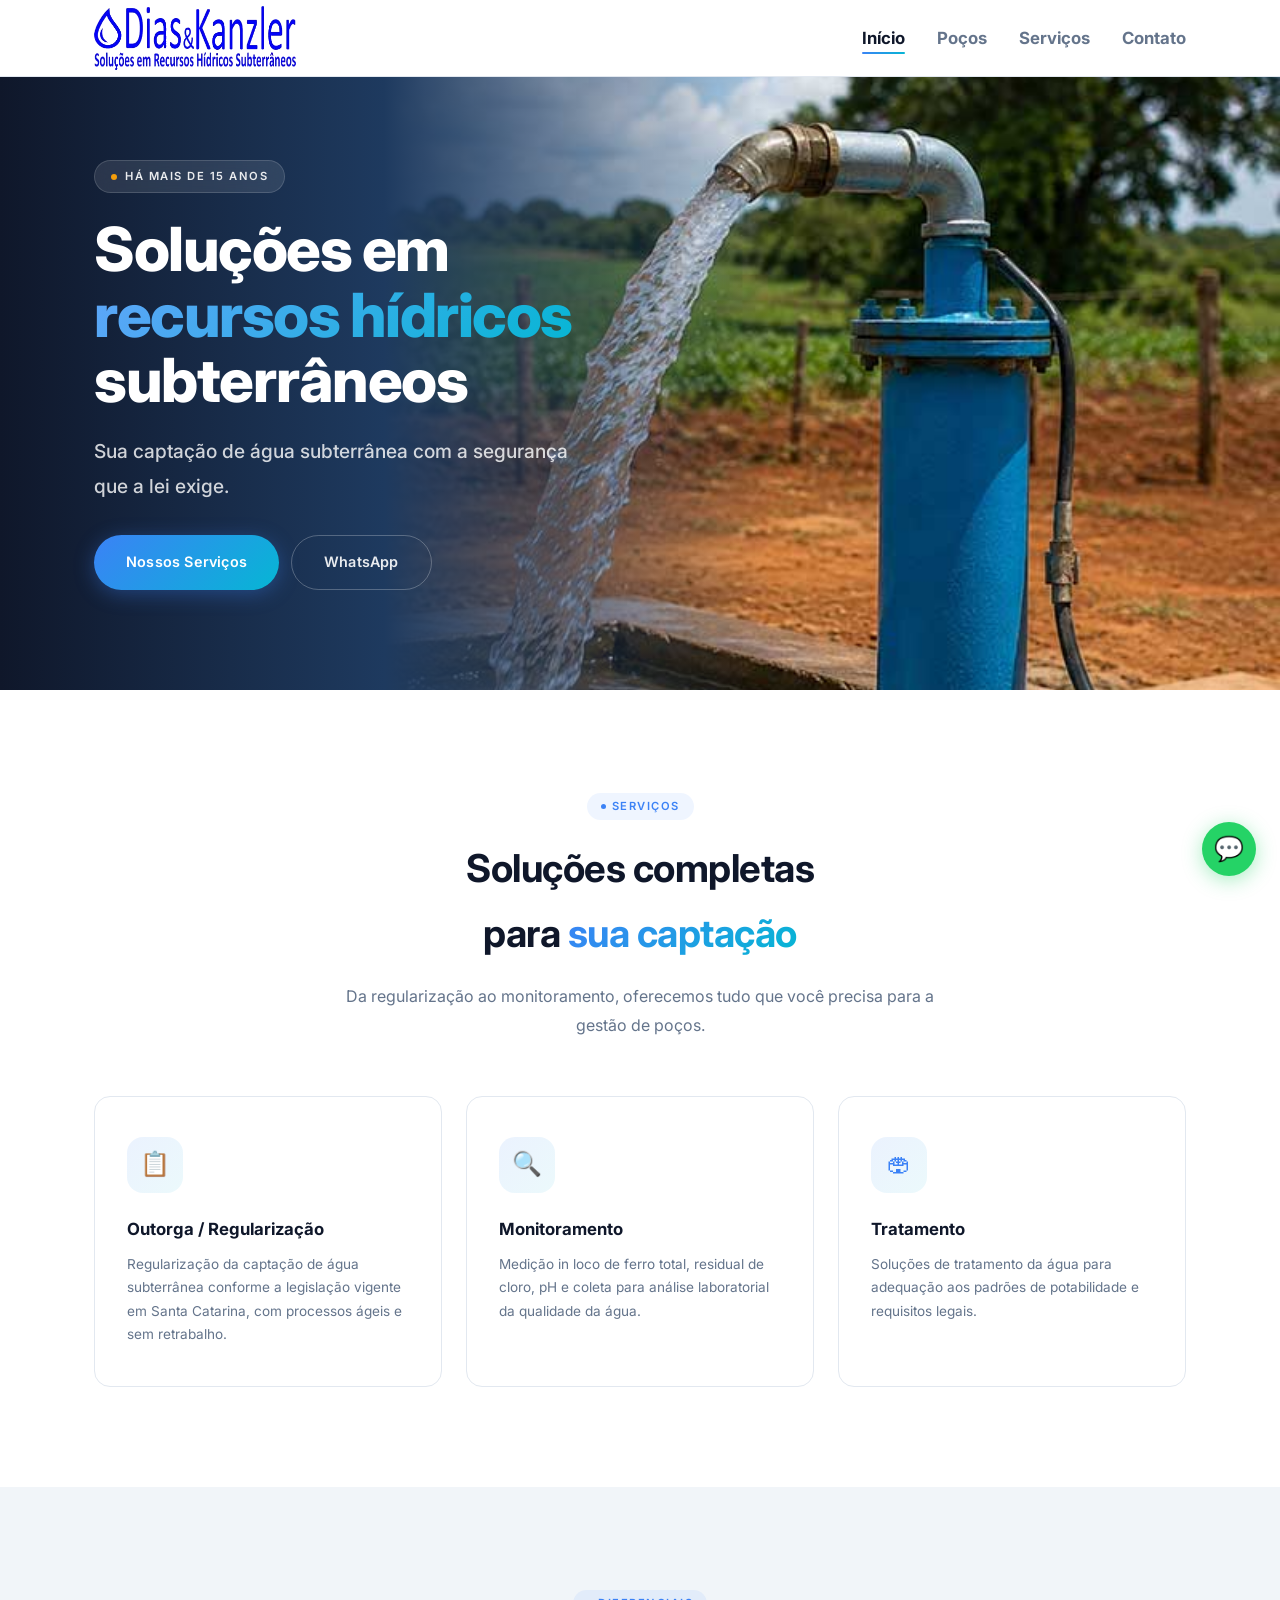
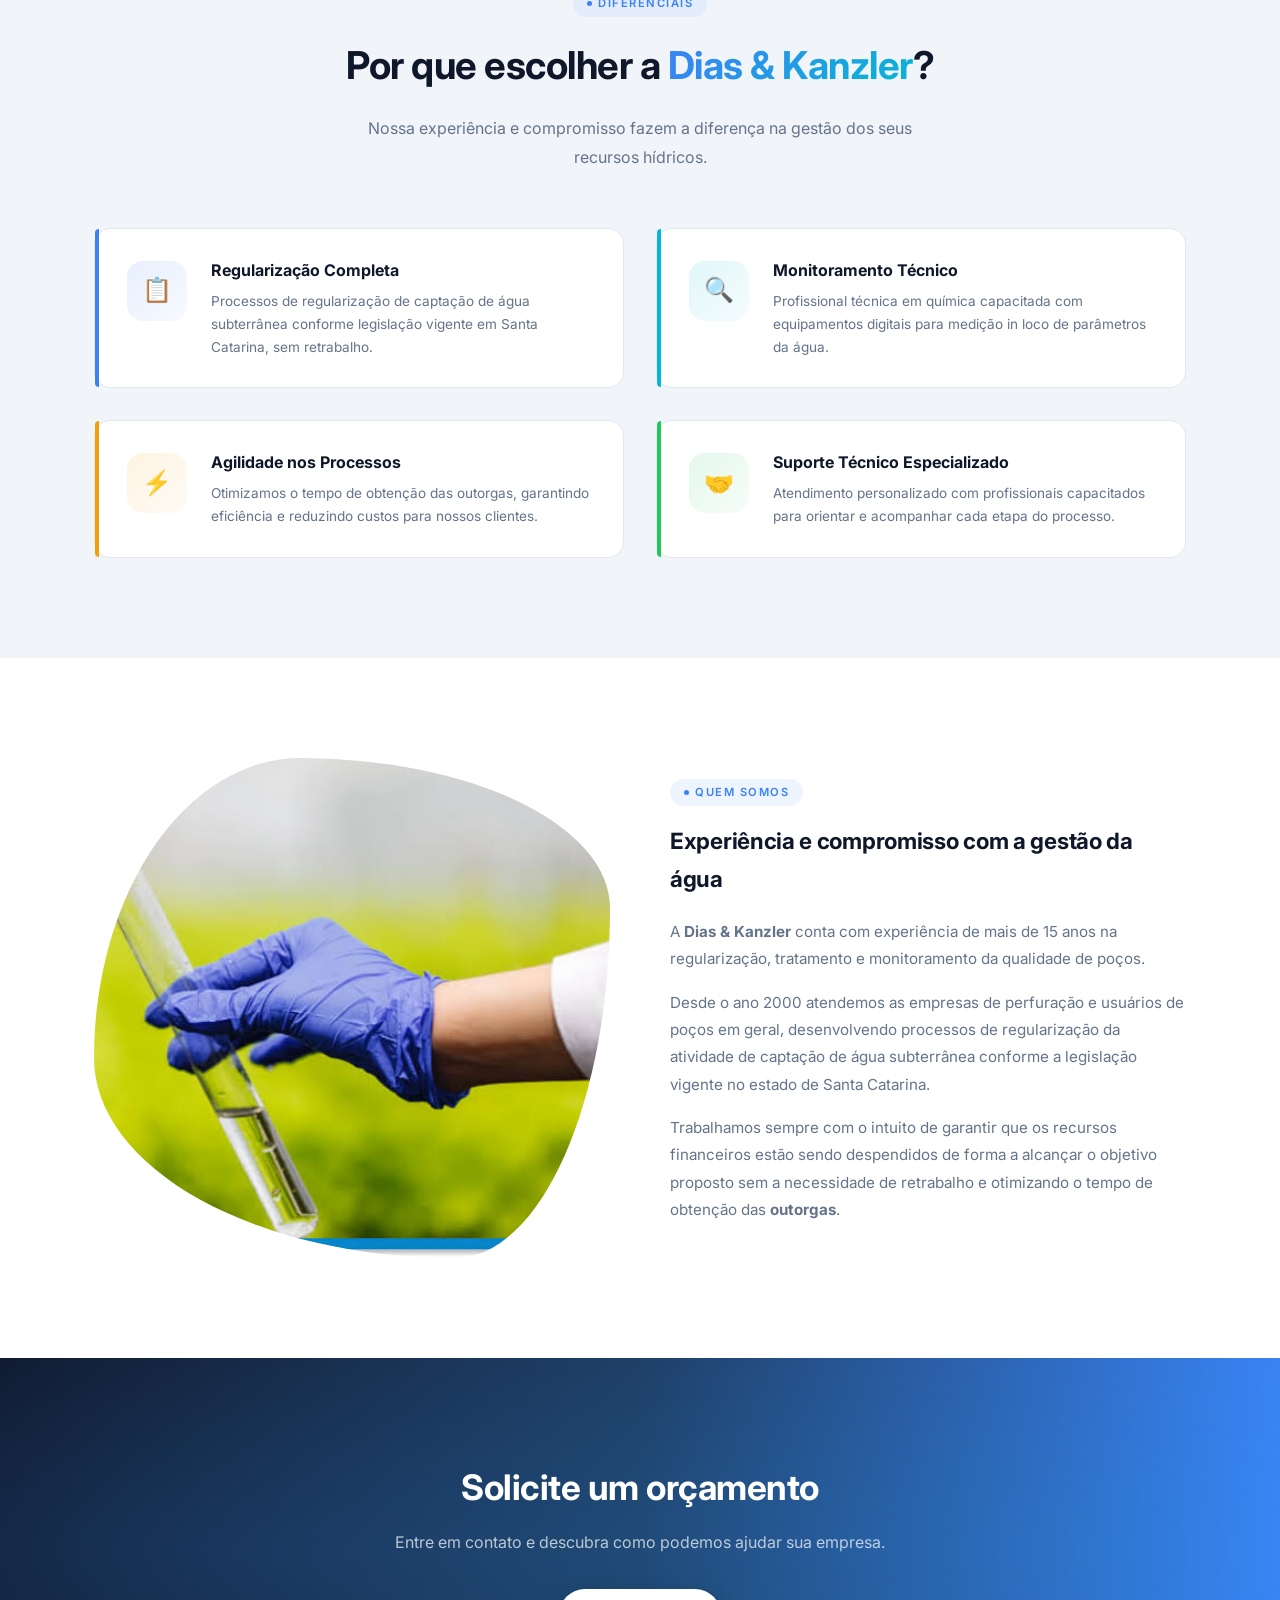
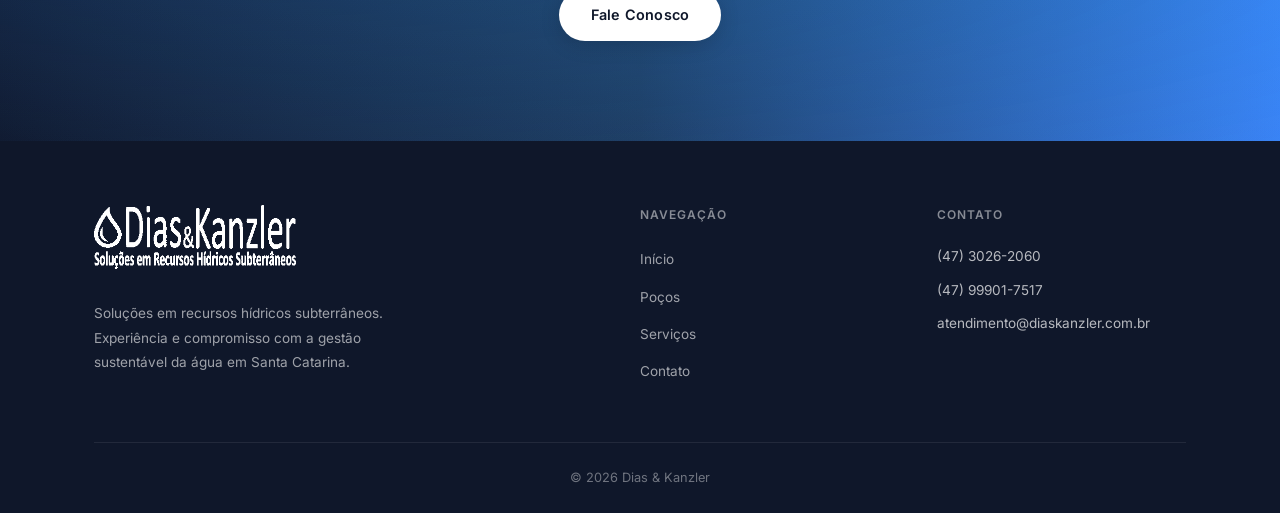
==== commit da93ab2f: "feat: redesign hero with background zoom effect, update services cards, restructure sections layout" ====
--- a/index.html
+++ b/index.html
@@ -43,64 +43,6 @@
           <a href="https://wa.me/5547999017517" target="_blank" class="btn btn-outline">WhatsApp</a>
         </div>
       </div>
-      <div class="hero-visual">
-        <img src="img/pocos.png" alt="Poços" style="max-width: 110%; height: auto;">
-      </div>
-    </div>
-  </section>
-
-  <section class="section">
-    <div class="container">
-      <div class="about-grid">
-        <div class="about-visual fade-in-left">
-          <img src="img/analise_agua.jpeg" alt="Análise da água" style="width: 100%; max-width: 420px; border-radius: var(--radius); box-shadow: var(--shadow-xl);">
-        </div>
-        <div class="about-content fade-in-right">
-          <div class="section-tag">Quem Somos</div>
-          <h3>Experiência e compromisso com a gestão da água</h3>
-          <p>
-            A <strong>Dias &amp; Kanzler</strong> conta com experiência de mais de 15 anos na regularização,
-            tratamento e monitoramento da qualidade de poços.
-          </p>
-          <p>
-            Desde o ano 2000 atendemos as empresas de perfuração e usuários de poços em geral,
-            desenvolvendo processos de regularização da atividade de captação de água subterrânea
-            conforme a legislação vigente no estado de Santa Catarina.
-          </p>
-          <p>
-            Trabalhamos sempre com o intuito de garantir que os recursos financeiros estão sendo
-            despendidos de forma a alcançar o objetivo proposto sem a necessidade de retrabalho
-            e otimizando o tempo de obtenção das <strong>outorgas</strong>.
-          </p>
-        </div>
-      </div>
-    </div>
-  </section>
-
-  <section class="section section-alt">
-    <div class="container">
-      <div class="section-header centered fade-in">
-        <div class="section-tag">Diferenciais</div>
-        <h2>Por que escolher a <span style="white-space: nowrap;">Dias &amp; Kanzler</span>?</h2>
-        <p>Nossa experiência e compromisso fazem a diferença na gestão dos seus recursos hídricos.</p>
-      </div>
-      <div class="diffs-grid stagger-children fade-in">
-        <div class="diff-card">
-          <div class="diff-icon blue">&#x1F4CB;</div>
-          <h3>Regularização Completa</h3>
-          <p>Processos de regularização de captação de água subterrânea conforme legislação vigente em Santa Catarina, sem retrabalho.</p>
-        </div>
-        <div class="diff-card">
-          <div class="diff-icon cyan">&#x1F50D;</div>
-          <h3>Monitoramento Técnico</h3>
-          <p>Profissional técnica em química capacitada com equipamentos digitais para medição in loco de parâmetros da água.</p>
-        </div>
-        <div class="diff-card">
-          <div class="diff-icon amber">&#x26A1;</div>
-          <h3>Agilidade nos Processos</h3>
-          <p>Otimizamos o tempo de obtenção das outorgas, garantindo eficiência e reduzindo custos para nossos clientes.</p>
-        </div>
-      </div>
     </div>
   </section>
 
@@ -126,6 +68,72 @@
           <div class="service-card-icon">&#x1F3DF;</div>
           <h3>Tratamento</h3>
           <p>Soluções de tratamento da água para adequação aos padrões de potabilidade e requisitos legais.</p>
+        </div>
+      </div>
+    </div>
+  </section>
+
+  <section class="section section-alt">
+    <div class="container">
+      <div class="section-header centered fade-in">
+        <div class="section-tag">Diferenciais</div>
+        <h2>Por que escolher a <span style="white-space: nowrap;">Dias &amp; Kanzler</span>?</h2>
+        <p>Nossa experiência e compromisso fazem a diferença na gestão dos seus recursos hídricos.</p>
+      </div>
+      <div class="diffs-grid stagger-children fade-in">
+        <div class="diff-card">
+          <div class="diff-icon blue">&#x1F4CB;</div>
+          <div class="diff-card-body">
+            <h3>Regularização Completa</h3>
+            <p>Processos de regularização de captação de água subterrânea conforme legislação vigente em Santa Catarina, sem retrabalho.</p>
+          </div>
+        </div>
+        <div class="diff-card">
+          <div class="diff-icon cyan">&#x1F50D;</div>
+          <div class="diff-card-body">
+            <h3>Monitoramento Técnico</h3>
+            <p>Profissional técnica em química capacitada com equipamentos digitais para medição in loco de parâmetros da água.</p>
+          </div>
+        </div>
+        <div class="diff-card">
+          <div class="diff-icon amber">&#x26A1;</div>
+          <div class="diff-card-body">
+            <h3>Agilidade nos Processos</h3>
+            <p>Otimizamos o tempo de obtenção das outorgas, garantindo eficiência e reduzindo custos para nossos clientes.</p>
+          </div>
+        </div>
+        <div class="diff-card">
+          <div class="diff-icon green">&#x1F91D;</div>
+          <div class="diff-card-body">
+            <h3>Suporte Técnico Especializado</h3>
+            <p>Atendimento personalizado com profissionais capacitados para orientar e acompanhar cada etapa do processo.</p>
+          </div>
+        </div>
+      </div>
+    </div>
+  </section>
+
+  <section class="section">
+    <div class="container">
+      <div class="about-grid">
+        <div class="about-visual fade-in-left"></div>
+        <div class="about-content fade-in-right">
+          <div class="section-tag">Quem Somos</div>
+          <h3>Experiência e compromisso com a gestão da água</h3>
+          <p>
+            A <strong>Dias &amp; Kanzler</strong> conta com experiência de mais de 15 anos na regularização,
+            tratamento e monitoramento da qualidade de poços.
+          </p>
+          <p>
+            Desde o ano 2000 atendemos as empresas de perfuração e usuários de poços em geral,
+            desenvolvendo processos de regularização da atividade de captação de água subterrânea
+            conforme a legislação vigente no estado de Santa Catarina.
+          </p>
+          <p>
+            Trabalhamos sempre com o intuito de garantir que os recursos financeiros estão sendo
+            despendidos de forma a alcançar o objetivo proposto sem a necessidade de retrabalho
+            e otimizando o tempo de obtenção das <strong>outorgas</strong>.
+          </p>
         </div>
       </div>
     </div>
--- a/css/style.css
+++ b/css/style.css
@@ -31,9 +31,9 @@
 
 *, *::before, *::after { margin: 0; padding: 0; box-sizing: border-box; }
 
-html { scroll-behavior: smooth; }
-
-body {
+html { margin: 0; padding: 0; scroll-behavior: smooth; }
+
+body { margin: 0; padding: 0; 
   font-family: var(--font);
   color: var(--text);
   line-height: 1.7;
@@ -55,17 +55,16 @@
   position: fixed;
   top: 0;
   left: 0;
+  right: 0;
   width: 100%;
   z-index: 100;
-  background: var(--gradient);
+  background: #ffffff;
+  border-bottom: 1px solid var(--border);
   transition: var(--transition);
 }
 
 .header.scrolled {
-  background: rgba(255, 255, 255, 0.85);
-  backdrop-filter: blur(16px);
-  -webkit-backdrop-filter: blur(16px);
-  border-bottom: 1px solid var(--border);
+  background: #ffffff;
 }
 
 .header .container {
@@ -81,24 +80,18 @@
   transition: var(--transition);
 }
 
-.logo img { height: 52px; display: block; transition: var(--transition); }
-
-.header:not(.scrolled) .logo img {
-  filter: brightness(0) invert(1);
-}
+.logo img { height: 64px; display: block; transition: var(--transition); }
 
 .nav-list { display: flex; gap: 32px; }
 
 .nav-list a {
   font-size: 1.05rem;
   font-weight: 700;
-  color: rgba(255, 255, 255, 0.7);
+  color: var(--text-light);
   transition: color 0.2s;
   padding: 4px 0;
   position: relative;
 }
-
-.header.scrolled .nav-list a { color: var(--text-light); }
 
 .nav-list a::after {
   content: '';
@@ -113,10 +106,7 @@
 }
 
 .nav-list a:hover,
-.nav-list a.active { color: #fff; }
-
-.header.scrolled .nav-list a:hover,
-.header.scrolled .nav-list a.active { color: var(--text); }
+.nav-list a.active { color: var(--text); }
 
 .nav-list a:hover::after,
 .nav-list a.active::after { width: 100%; }
@@ -134,12 +124,10 @@
   display: block;
   width: 22px;
   height: 2px;
-  background: #fff;
+  background: var(--text);
   border-radius: 2px;
   transition: var(--transition);
 }
-
-.header.scrolled .menu-toggle span { background: var(--text); }
 
 .menu-toggle.active span:nth-child(1) { transform: rotate(45deg) translate(5px, 5px); }
 .menu-toggle.active span:nth-child(2) { opacity: 0; }
@@ -148,9 +136,25 @@
 /* ===== HERO ===== */
 .hero {
   padding: 160px 0 100px;
-  background: var(--gradient);
   position: relative;
   overflow: hidden;
+}
+
+.hero::before {
+  content: '';
+  position: absolute;
+  inset: -5% 0;
+  background: url('../img/fundo-hero.jpg') right center / cover no-repeat;
+  animation: hero-zoom 12s ease-in-out infinite alternate;
+  z-index: 0;
+}
+
+.hero::after {
+  content: '';
+  position: absolute;
+  inset: 0;
+  background: linear-gradient(90deg, #0f172a 0%, #1e3a5f 30%, transparent 60%, transparent 100%);
+  z-index: 1;
 }
 
 .hero .container {
@@ -159,7 +163,12 @@
   gap: 64px;
   align-items: center;
   position: relative;
-  z-index: 1;
+  z-index: 2;
+}
+
+@keyframes hero-zoom {
+  from { transform: scale(1); }
+  to { transform: scale(1.06); }
 }
 
 .hero-content { max-width: 540px; }
@@ -232,40 +241,8 @@
   align-items: center;
 }
 
-.hero-visual-inner {
-  width: 100%;
-  max-width: 400px;
-  aspect-ratio: 1;
-  border-radius: 50%;
-  background: rgba(255, 255, 255, 0.05);
-  border: 1px solid rgba(255, 255, 255, 0.1);
-  display: flex;
-  align-items: center;
-  justify-content: center;
-  font-size: 6rem;
-  position: relative;
-}
-
-.hero-visual-inner::before {
-  content: '';
-  position: absolute;
-  inset: -20px;
-  border-radius: 50%;
-  border: 1px solid rgba(255, 255, 255, 0.05);
-  animation: spin 20s linear infinite;
-}
-
 @keyframes spin {
   to { transform: rotate(360deg); }
-}
-
-.hero-visual-inner::after {
-  content: '';
-  position: absolute;
-  inset: 20px;
-  border-radius: 50%;
-  border: 1px solid rgba(255, 255, 255, 0.05);
-  animation: spin 15s linear infinite reverse;
 }
 
 /* ===== BUTTONS ===== */
@@ -423,9 +400,11 @@
 }
 
 .about-visual {
-  display: flex;
-  justify-content: center;
-  align-items: center;
+  position: relative;
+  min-height: 500px;
+  background: url('../img/analise_agua.jpeg') center / cover no-repeat;
+  border-radius: 40% 60% 30% 70% / 60% 30% 70% 40%;
+  overflow: hidden;
 }
 
 .about-card-visual {
@@ -531,51 +510,82 @@
 /* ===== DIFFERENTIALS ===== */
 .diffs-grid {
   display: grid;
-  grid-template-columns: repeat(3, 1fr);
+  grid-template-columns: 1fr 1fr;
+  gap: 32px;
+  align-items: stretch;
+}
+
+.diff-card {
+  display: flex;
   gap: 24px;
-}
-
-.diff-card {
   background: var(--bg-card);
   border: 1px solid var(--border);
   border-radius: var(--radius);
-  padding: 32px 28px;
-  transition: var(--transition);
-  position: relative;
+  padding: 28px 32px;
+  transition: var(--transition);
+  position: relative;
+  align-items: flex-start;
 }
 
 .diff-card:hover {
-  transform: translateY(-6px);
-  box-shadow: var(--shadow-xl);
+  transform: translateY(-4px);
+  box-shadow: var(--shadow-lg);
   border-color: transparent;
 }
 
+.diff-card::before {
+  content: '';
+  position: absolute;
+  top: 0;
+  left: 0;
+  bottom: 0;
+  width: 4px;
+  border-radius: 4px 0 0 4px;
+  transition: var(--transition);
+}
+
+.diff-card:nth-child(1)::before { background: var(--accent); }
+.diff-card:nth-child(2)::before { background: var(--accent-2); }
+.diff-card:nth-child(3)::before { background: var(--accent-3); }
+.diff-card:nth-child(4)::before { background: #22c55e; }
+
+.diff-card:hover::before {
+  width: 6px;
+  box-shadow: 0 0 20px rgba(59, 130, 246, 0.3);
+}
+
 .diff-icon {
-  width: 52px;
-  height: 52px;
-  border-radius: 14px;
+  width: 60px;
+  height: 60px;
+  min-width: 60px;
+  border-radius: 16px;
   display: flex;
   align-items: center;
   justify-content: center;
-  font-size: 1.3rem;
-  margin-bottom: 20px;
-}
-
-.diff-icon.blue { background: rgba(59, 130, 246, 0.1); color: var(--accent); }
-.diff-icon.cyan { background: rgba(6, 182, 212, 0.1); color: var(--accent-2); }
-.diff-icon.amber { background: rgba(245, 158, 11, 0.1); color: var(--accent-3); }
-.diff-icon.green { background: rgba(34, 197, 94, 0.1); color: #22c55e; }
+  font-size: 1.5rem;
+  margin-top: 4px;
+}
+
+.diff-icon.blue { background: linear-gradient(135deg, rgba(59, 130, 246, 0.12), rgba(59, 130, 246, 0.04)); color: var(--accent); }
+.diff-icon.cyan { background: linear-gradient(135deg, rgba(6, 182, 212, 0.12), rgba(6, 182, 212, 0.04)); color: var(--accent-2); }
+.diff-icon.amber { background: linear-gradient(135deg, rgba(245, 158, 11, 0.12), rgba(245, 158, 11, 0.04)); color: var(--accent-3); }
+.diff-icon.green { background: linear-gradient(135deg, rgba(34, 197, 94, 0.12), rgba(34, 197, 94, 0.04)); color: #22c55e; }
+
+.diff-card-body {
+  flex: 1;
+}
 
 .diff-card h3 {
   font-size: 1rem;
-  font-weight: 600;
-  margin-bottom: 8px;
+  font-weight: 700;
+  margin-bottom: 6px;
 }
 
 .diff-card p {
   font-size: 0.85rem;
   color: var(--text-light);
   line-height: 1.7;
+  margin: 0;
 }
 
 /* ===== SERVICES GRID ===== */
@@ -589,7 +599,7 @@
   background: var(--bg-card);
   border: 1px solid var(--border);
   border-radius: var(--radius);
-  padding: 36px 28px;
+  padding: 40px 32px;
   transition: var(--transition);
   position: relative;
   overflow: hidden;
@@ -600,45 +610,62 @@
   position: absolute;
   top: 0;
   left: 0;
-  width: 100%;
-  height: 100%;
-  background: linear-gradient(135deg, rgba(59, 130, 246, 0.02), transparent);
+  right: 0;
+  height: 4px;
+  background: var(--gradient-accent);
+  transform: scaleX(0);
+  transform-origin: left;
+  transition: transform 0.5s cubic-bezier(0.4, 0, 0.2, 1);
+}
+
+.service-card:hover::before { transform: scaleX(1); }
+
+.service-card::after {
+  content: '';
+  position: absolute;
+  inset: 0;
+  background: linear-gradient(135deg, rgba(59, 130, 246, 0.04), transparent 60%);
   opacity: 0;
   transition: opacity 0.4s;
 }
 
-.service-card:hover::before { opacity: 1; }
+.service-card:hover::after { opacity: 1; }
 
 .service-card:hover {
-  transform: translateY(-6px);
-  box-shadow: var(--shadow-xl);
-  border-color: transparent;
+  transform: translateY(-8px);
+  box-shadow: 0 24px 64px rgba(59, 130, 246, 0.12), var(--shadow-xl);
+  border-color: rgba(59, 130, 246, 0.15);
 }
 
 .service-card-icon {
-  width: 52px;
-  height: 52px;
-  border-radius: 14px;
-  background: rgba(59, 130, 246, 0.08);
+  width: 56px;
+  height: 56px;
+  border-radius: 16px;
+  background: linear-gradient(135deg, rgba(59, 130, 246, 0.1), rgba(6, 182, 212, 0.08));
   display: flex;
   align-items: center;
   justify-content: center;
-  font-size: 1.4rem;
+  font-size: 1.5rem;
   color: var(--accent);
-  margin-bottom: 20px;
-  transition: var(--transition);
+  margin-bottom: 22px;
+  transition: var(--transition);
+  position: relative;
+  z-index: 1;
 }
 
 .service-card:hover .service-card-icon {
   background: var(--gradient-accent);
   color: #fff;
+  transform: scale(1.06) translateY(-2px);
+  box-shadow: 0 8px 24px rgba(59, 130, 246, 0.3);
 }
 
 .service-card h3 {
-  font-size: 1rem;
-  font-weight: 600;
+  font-size: 1.05rem;
+  font-weight: 700;
   margin-bottom: 10px;
   position: relative;
+  z-index: 1;
 }
 
 .service-card p {
@@ -646,6 +673,7 @@
   color: var(--text-light);
   line-height: 1.7;
   position: relative;
+  z-index: 1;
 }
 
 /* ===== CTA ===== */
